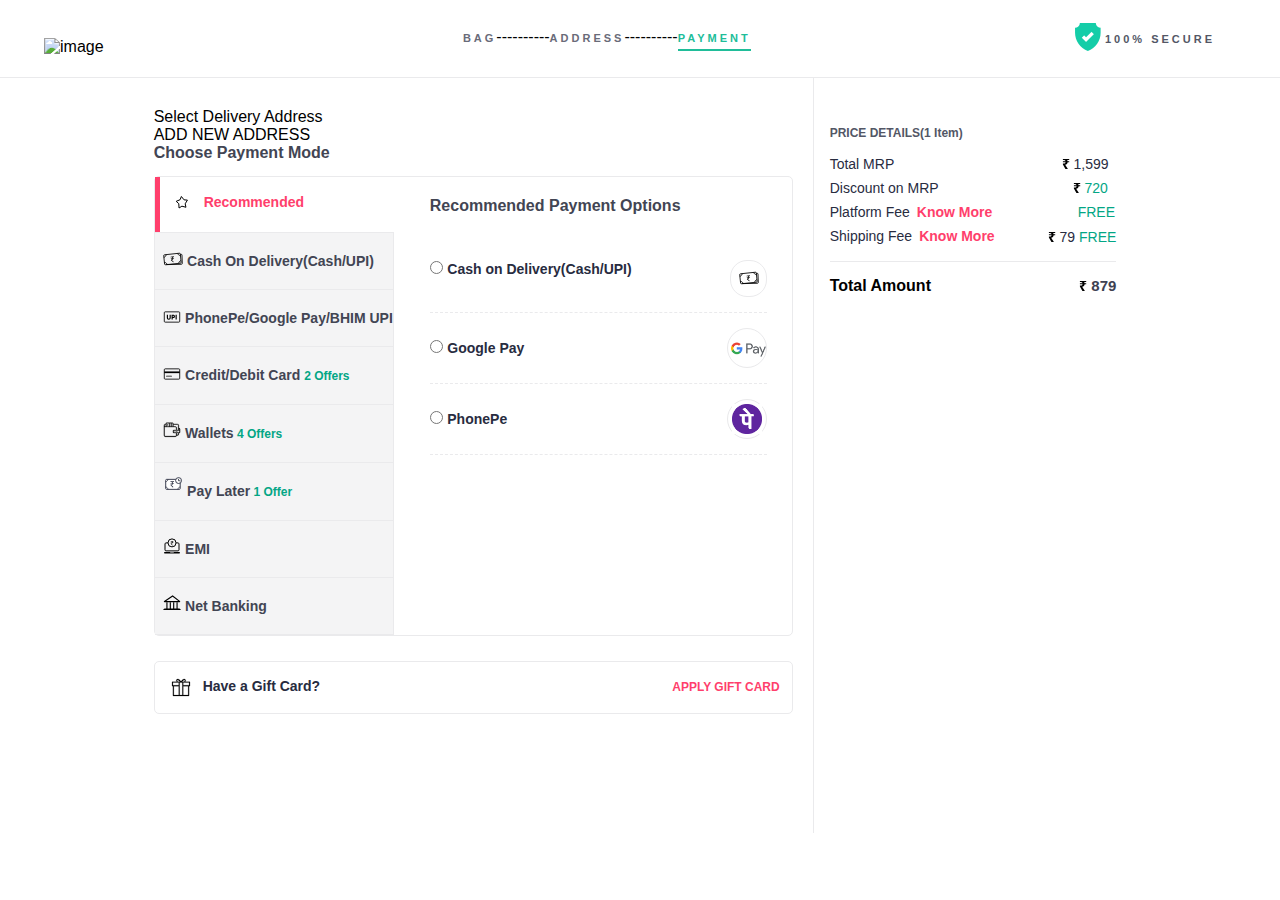
==== Address1.html @ a5236889 "commit" ====
<!DOCTYPE html>
<html lang="en">
   <head>
      <title>Myntra</title>
      <link rel="stylesheet" href="./styles/payment.css">
      <link rel="stylesheet" href="./styles/iconStyle.css">
   </head>
   <body>
      <!-- header begins -->
      <header class="navSection">
         <div class="headerLeft">
            <div class="navLogo">
               <img class="myntraLogo" src="./assets/myntraLogo.png" alt="image" width="65" height="40">
            </div>
         </div>
         <div class="headerMid">
            <div class="bag">BAG</div>
            <div>----------</div>
            <div class="address">ADDRESS</div>
            <div>----------</div>
            <div class="payment">PAYMENT</div>
         </div>
         <div class="headerRight">
            <div>
               <img src="./assets/sprite-secure.png" alt="image">
            </div>
            <div class="secure">100% SECURE</div>
         </div>
      </header>
      <!-- header ends -->
      <div class="cartDesc">
         <div class="descLeft">
	  <div class="descSubLeft">
           
            <div class="addrTitle">
             	<div class="selectAddr">
			Select Delivery Address
		</div>
		<div class="addAddr">
			ADD NEW ADDRESS
		</div>
            </div>
           <p class="choosePayMode">Choose Payment Mode</p>
            <div class="prodImgDesc">
	    
		<div class="leftSidebar">
			<div class="sidebarTitle">
				<div class="recStarIcon">
				<svg xmlns="http://www.w3.org/2000/svg" width="14" height="14" viewBox="0 0 14 14" prefix=""><path fill="none" fill-rule="nonzero" stroke="#000" d="M6.918 11.185L4.05 12.993l-.278-4.327-2.57-2.33L5.086 4.71 6.39 1.499l2.652 3.318 3.368.299-2.228 3.706.765 3.432-4.03-1.069z"></path></svg>
				<p class="recText">Recommended</p>
				</div>
			</div>
			<div class="sidebarList">
				<div class="paymentTypeA">
				<div class="cashdelBorder">
					<svg xmlns="http://www.w3.org/2000/svg" width="20" height="14" viewBox="0 0 24 16" prefix=""><g fill="none" fill-rule="evenodd" transform="rotate(-6 29.622 -5.581)"><path stroke="#000" d="M19.938 1.386l1.03.072a1 1 0 0 1 .928 1.067l-.697 9.976a1 1 0 0 1-1.068.927L1.988 11.946"></path><rect width="20" height="12" stroke="#000" rx="1"></rect><path fill="#000" fill-rule="nonzero" d="M10.622 10l.744-.36-2.27-2.38c.216-.039.427-.101.633-.188.206-.086.394-.199.563-.336.17-.138.317-.3.441-.488.125-.188.214-.4.267-.637h1v-.798h-.992a1.612 1.612 0 0 0-.067-.234 2.82 2.82 0 0 0-.24-.5 1.462 1.462 0 0 0-.146-.204H12V3H8.122v.875h.559c.218 0 .414.025.588.075.174.05.325.117.454.204a1.276 1.276 0 0 1 .508.659h-2.11v.798h2.09c-.07.173-.179.32-.324.442a1.96 1.96 0 0 1-.488.298 3.005 3.005 0 0 1-1.063.23L8 7.198 10.622 10z"></path><path stroke="#000" d="M3 0c-.167.833-.5 1.5-1 2s-1.167.833-2 1M3 12c-.167-.833-.5-1.5-1-2S.833 9.167 0 9M17 0c.167.833.5 1.5 1 2s1.167.833 2 1M17 12c.167-.833.5-1.5 1-2s1.167-.833 2-1"></path></g></svg>
					<span class="cashDel">Cash On Delivery(Cash/UPI)</span>
				</div>
				<div class="phonepeBorder">
					<svg xmlns="http://www.w3.org/2000/svg" width="18" height="12" viewBox="0 0 20 14" prefix=""><g fill="none" fill-rule="evenodd" transform="translate(1 1)"><rect width="18" height="12" stroke="#000" rx="1"></rect><path fill="#000" fill-rule="nonzero" d="M5.236 9.088c1.336 0 2.328-.744 2.328-2.28V3.48H6.188v3.344c0 .704-.312 1.112-.936 1.112-.616 0-.936-.416-.936-1.128V3.48H2.94v3.336c0 1.544.944 2.272 2.296 2.272zM9.876 9V7.168h.352c1.336 0 2.224-.64 2.224-1.888 0-1.2-.824-1.8-2.168-1.8H8.508V9h1.368zm.304-2.864h-.32V4.512h.344c.608 0 .92.264.92.792 0 .568-.336.832-.944.832zM14.524 9V3.48h-1.368V9h1.368z"></path></g></svg>
					<span class="cashDel">PhonePe/Google Pay/BHIM UPI</span>
					
				</div>
				<div class="debBorder">
					<svg xmlns="http://www.w3.org/2000/svg" width="18" height="12" viewBox="0 0 20 14" prefix=""><g fill="none" fill-rule="evenodd" transform="translate(1 1)"><rect width="18" height="12" stroke="#000" rx="1"></rect><path fill="#000" d="M0 3h18v2H0z"></path><rect width="7" height="1" x="2" y="8" fill="#000" rx=".5"></rect></g></svg>
					<span class="cashDel">Credit/Debit Card <span class="curOffer"> 2 Offers</span></span>
				</div>
				<div class="walletBorder">
					<svg xmlns="http://www.w3.org/2000/svg" width="18" height="16" viewBox="0 0 20 17" prefix=""><g fill="#000" fill-rule="nonzero"><path stroke="#000" stroke-width=".3" d="M17.594 6.297V3.484a1.76 1.76 0 0 0-1.758-1.757h-4.369l.008-.315a1 1 0 0 0-.987-1.025L5.218.32H4.165C3.582.32 3.11.793 3.11 1.375v.352h-.351A1.76 1.76 0 0 0 1 3.484v10.758C1 15.212 1.789 16 2.758 16h10.758a1.76 1.76 0 0 0 1.722-1.406h.598a1.76 1.76 0 0 0 1.758-1.758v-.914h.351c.582 0 1.055-.473 1.055-1.055V7.703c0-.775-.63-1.406-1.406-1.406zm.703 1.406a.703.703 0 0 1-.703.703V7c.387 0 .703.315.703.703zM15.836 2.43c.582 0 1.055.473 1.055 1.054v4.922h-1.618v-2.11a1.76 1.76 0 0 0-1.406-1.722L11.5 4.6l-.033-2.17h4.369zM9.437 4.54V1.022h1.055c.194 0 .352.158.352.352v3.164H9.438zm-2.109 0V1.022h1.406V4.54H7.328zM3.812 1.374c0-.194.158-.352.352-.352h2.461V4.54H3.812V1.375zM2.758 2.43h.351v2.11h-.276c-.581 0-1.13-.422-1.13-1.056 0-.581.473-1.054 1.055-1.054zm10.758 12.867H2.758a1.056 1.056 0 0 1-1.055-1.055V4.87c.314.234.71.373 1.13.373h10.683c.581 0 1.054.473 1.054 1.055v2.11h-2.46c-.582 0-1.055.472-1.055 1.054v1.406c0 .582.473 1.055 1.054 1.055h2.461v2.32c0 .582-.473 1.055-1.054 1.055zm3.375-2.461c0 .582-.473 1.055-1.055 1.055h-.563v-1.97h1.618v.915zm1.054-1.617H12.11a.352.352 0 0 1-.351-.352V9.461c0-.194.157-.352.351-.352h5.485c.25 0 .491-.065.703-.188v1.946a.352.352 0 0 1-.352.352z"></path><path d="M12.813 9.813a.352.352 0 1 0 0 .703.352.352 0 0 0 0-.704zM5.219 3.836a.352.352 0 0 0 .351-.352V2.078a.352.352 0 1 0-.703 0v1.406c0 .195.158.352.352.352zM15.836 9.813h-1.617a.352.352 0 1 0 0 .703h1.617a.352.352 0 1 0 0-.704z"></path></g></svg>
					<span class="cashDel">Wallets<span class="curOffer"> 4 Offers</span></span>
				</div>
				<div class="payLaterBorder">
					<svg width="20" height="25" viewBox="0 0 25 24" fill="none" xmlns="http://www.w3.org/2000/svg" color="#000" prefix=""><rect x="3.39819" y="6.83423" width="18.1018" height="12.4939" rx="1.125" fill="#fff" stroke="#282C3F" stroke-width="1.125"></rect><path d="M12.196 16.89l.85-.393-2.593-2.59c.247-.041.488-.11.723-.203.235-.095.45-.216.643-.367.194-.15.362-.326.504-.53.143-.204.244-.436.305-.694h1.142v-.868h-1.133a1.69 1.69 0 00-.076-.254 2.99 2.99 0 00-.274-.544 1.6 1.6 0 00-.168-.222h1.651v-.952H9.34v.952h.638c.25 0 .474.027.672.081.198.054.371.128.519.222a1.39 1.39 0 01.58.717H9.34v.868h2.386c-.08.189-.203.35-.37.482a2.26 2.26 0 01-.556.324 3.6 3.6 0 01-1.214.251l-.385.67 2.996 3.05z" fill="#282C3F"></path><path d="M3.25 9.834s1.25-.25 2-1 .999-2 .999-2M3.25 16.328s1.25.25 2 1 1 2 1 2M21.5 16.328s-1.25.25-2 1-1 2-1 2" stroke="#282C3F"></path><circle cx="19.454" cy="8.3247" r="3.67529" fill="#fff" stroke="#282C3F" stroke-width="1.125"></circle><path d="M19.368 6.725v1.851h2.014" stroke="#262A39" stroke-linecap="round" stroke-linejoin="round"></path></svg>
					<span class="cashDel">Pay Later<span class="curOffer"> 1 Offer</span></span>
				</div>
				<div class="emiBorder">
					<svg xmlns="http://www.w3.org/2000/svg" width="18" height="16" viewBox="0 0 18 18" prefix=""><g fill="none" fill-rule="evenodd" transform="translate(0 1)"><path stroke="#000" stroke-width="1.125" d="M13.52 4.5h2.23c.621 0 1.125.504 1.125 1.125v6.75c0 .621-.504 1.125-1.125 1.125H2.25a1.125 1.125 0 0 1-1.125-1.125v-6.75c0-.621.504-1.125 1.125-1.125h2.256"></path><path fill="#000" d="M.844 14.625H6.75c0 .31.252.563.563.563h3.375c.31 0 .562-.252.562-.563h5.906a.844.844 0 1 1 0 1.688H.844a.844.844 0 1 1 0-1.688z"></path><circle cx="9" cy="4.5" r="4.5" stroke="#000" stroke-width="1.125"></circle><path fill="#000" fill-rule="nonzero" d="M9.466 7.4l.558-.258-1.702-1.7c.162-.027.32-.072.475-.133.154-.062.295-.142.422-.24.127-.1.237-.215.33-.35.094-.133.161-.285.201-.454h.75v-.57h-.744a1.11 1.11 0 0 0-.05-.167 1.963 1.963 0 0 0-.18-.357 1.048 1.048 0 0 0-.11-.146H10.5V2.4H7.591v.625h.42c.163 0 .31.018.44.053.13.036.244.084.341.146a.94.94 0 0 1 .381.47H7.591v.57h1.567a.799.799 0 0 1-.243.317c-.11.087-.231.158-.366.213a2.362 2.362 0 0 1-.797.165l-.252.439L9.466 7.4z"></path></g></svg>
					<span class="cashDel">EMI</span>
				</div>
				<div class="netBorder">
					<svg xmlns="http://www.w3.org/2000/svg" width="18" height="16" viewBox="0 0 18 16" prefix=""><g fill="none" fill-rule="evenodd"><path stroke="#000" stroke-width="1.125" d="M1.498 6.625h15.048a.112.112 0 0 0 .069-.201L9.605 1 1.437 6.419a.112.112 0 0 0 .062.206z"></path><path fill="#000" d="M3.375 7.188H4.5v6.187H3.375V7.75zM6.75 7.188h1.125v6.187H6.75zM10.125 7.188h1.125v6.187h-1.125zM13.5 7.188h1.125v6.187H13.5zM1.727 13.375h14.546c.376 0 .727.188.936.501l.558.837a.225.225 0 0 1-.187.35H.42a.225.225 0 0 1-.187-.35l.558-.837c.209-.313.56-.501.936-.501z"></path></g></svg>
					<span class="cashDel">Net Banking</span>
				</div>
			</div>
			</div>
		</div>
		<div class="rightContent">
			<div class="contentTitle">
				<p class="recPayText">Recommended Payment Options</p>
			</div>
			<div class="contentList">
				<div class="paymentTypeB">
				<div class="cashDelIcon">
					<form>
						<input type="radio" name="payment">
						<label class="delOption">Cash on Delivery(Cash/UPI)</label>
					</form>
					<div class="cashOnDelIcon">
						<svg xmlns="http://www.w3.org/2000/svg" width="20" height="14" viewBox="0 0 24 16"><g fill="none" fill-rule="evenodd" transform="rotate(-6 29.622 -5.581)"><path stroke="#000" d="M19.938 1.386l1.03.072a1 1 0 0 1 .928 1.067l-.697 9.976a1 1 0 0 1-1.068.927L1.988 11.946"></path><rect width="20" height="12" stroke="#000" rx="1"></rect><path fill="#000" fill-rule="nonzero" d="M10.622 10l.744-.36-2.27-2.38c.216-.039.427-.101.633-.188.206-.086.394-.199.563-.336.17-.138.317-.3.441-.488.125-.188.214-.4.267-.637h1v-.798h-.992a1.612 1.612 0 0 0-.067-.234 2.82 2.82 0 0 0-.24-.5 1.462 1.462 0 0 0-.146-.204H12V3H8.122v.875h.559c.218 0 .414.025.588.075.174.05.325.117.454.204a1.276 1.276 0 0 1 .508.659h-2.11v.798h2.09c-.07.173-.179.32-.324.442a1.96 1.96 0 0 1-.488.298 3.005 3.005 0 0 1-1.063.23L8 7.198 10.622 10z"></path><path stroke="#000" d="M3 0c-.167.833-.5 1.5-1 2s-1.167.833-2 1M3 12c-.167-.833-.5-1.5-1-2S.833 9.167 0 9M17 0c.167.833.5 1.5 1 2s1.167.833 2 1M17 12c.167-.833.5-1.5 1-2s1.167-.833 2-1"></path></g></svg>	
					</div>
				</div>
				<div class="gpayIcon">
					<form>
						<input type="radio" name="payment">
						<label class="delOption">Google Pay</label>
					</form>
					<div class="gpay">
						<img src="./assets/Google_Pay_Logo.webp" alt="image">
					</div>
				</div>
				<div class="phonepeIcon">
					<form>
						<input type="radio" name="payment">
						<label class="delOption">PhonePe</label>
					</form>
					<div class="phonepe">
						<img src="./assets/phonepe_logo.png" alt="image">
					</div>
				</div>
				</div>
			</div>
		</div>		

	    </div>
            <div class="wishlistProd">
               <div class="addMoreIcon">
                  <svg xmlns="http://www.w3.org/2000/svg" width="20" height="19" viewBox="0 0 20 19" class="giftcard-base-giftIcon"><path fill-rule="evenodd" stroke="#000" stroke-width=".2" d="M18.1 7.26h-5.85V4.577h5.85v2.685zm-5.85 9.845h4.95v-8.95h-4.95v8.95zm-9.45 0h4.95v-8.95H2.8v8.95zM1.9 4.576h5.85v2.685H1.9V4.576zm4.295-2.073c-.01-.098 0-.264.193-.464.12-.089.25-.11.402-.11.653 0 1.565 1.081 2.25 1.752H6.886c-.263-.224-.656-.835-.691-1.178zm5.155 14.602h-2.7V4.576h2.7v12.53zm1.879-15.183c.152 0 .28.028.401.117.194.2.204.371.194.47-.036.358-.45.948-.693 1.172h-2.152c.685-.671 1.596-1.759 2.25-1.759zm5.323 1.76h-4.279c.218-.225.408-.71.446-1.087.031-.303-.026-.77-.475-1.213-.012-.012-.025-.03-.038-.04a1.552 1.552 0 0 0-.977-.34c-1.248 0-2.587 1.527-3.22 2.342C9.376 2.529 8.037 1 6.79 1a1.549 1.549 0 0 0-1.015.37c-.449.442-.506.922-.475 1.225.039.376.228.862.446 1.086H1.448c-.247 0-.448.15-.448.4v3.61c0 .25.2.465.448.465H1.9v9.37c0 .246.19.474.42.474h15.363c.23 0 .417-.228.417-.474v-9.37h.452A.46.46 0 0 0 19 7.692V4.08c0-.25-.2-.4-.448-.4z"></path></svg>
              
               <div class="fromWishlist">Have a Gift Card?</div>
		 </div>
               <div>
                  <span class="applyGift">APPLY GIFT CARD</span>
               </div>
            </div>
         </div>
	</div>
         <div class="descRight">
          
            <div class="bagRowB">
               <p class="itemPriceDet">PRICE DETAILS(1 Item)</p>
	       <div class="totMrpAmt">
               <div>
                  <p class="MrpDetails Mrp">Total MRP</p>
                  <p class="MrpDetails Mrp">Discount on MRP</p>
               
                  <p class="MrpDetails Mrp">Platform Fee<span class="knowMoree knowLink">Know More</span></p>
                  <p class="MrpDetails">Shipping Fee<span class="knowMoree knowLink">Know More</span></p>
                  
               </div>
               <div>
                  <p class="MrpDetails MrpDetailsNewA Mrp"><svg width="8" height="10" viewBox="0 0 8 10" class="itemComponents-base-rupeeBoldIcon"><path fill-rule="nonzero" d="M3.418 10 .898 5.604V4.568h.84c.336 0 .63-.047.882-.14.262-.103.476-.247.644-.434.178-.187.299-.41.364-.672H.898V2.286h2.716a1.694 1.694 0 0 0-.294-.644 1.289 1.289 0 0 0-.532-.434 1.678 1.678 0 0 0-.784-.168H.898V.004h6.314V1.04H5.014c.159.177.29.369.392.574.112.205.187.43.224.672h1.582v1.036H5.658c-.093.69-.36 1.232-.798 1.624-.438.383-1.003.644-1.694.784L5.91 10H3.418Z"></path></svg> 1,599</p>
                  <p class="priceRow priceRowNewA Mrp"><svg width="8" height="10" viewBox="0 0 8 10" class="itemComponents-base-rupeeBoldIcon"><path fill-rule="nonzero" d="M3.418 10 .898 5.604V4.568h.84c.336 0 .63-.047.882-.14.262-.103.476-.247.644-.434.178-.187.299-.41.364-.672H.898V2.286h2.716a1.694 1.694 0 0 0-.294-.644 1.289 1.289 0 0 0-.532-.434 1.678 1.678 0 0 0-.784-.168H.898V.004h6.314V1.04H5.014c.159.177.29.369.392.574.112.205.187.43.224.672h1.582v1.036H5.658c-.093.69-.36 1.232-.798 1.624-.438.383-1.003.644-1.694.784L5.91 10H3.418Z"></path></svg> 720</p>
                
                  <p class="priceRow priceRowNewB Mrp">FREE</p>
                  <p><span class="MrpDetails MrpDetailsNewB"><svg width="8" height="10" viewBox="0 0 8 10" class="itemComponents-base-rupeeBoldIcon"><path fill-rule="nonzero" d="M3.418 10 .898 5.604V4.568h.84c.336 0 .63-.047.882-.14.262-.103.476-.247.644-.434.178-.187.299-.41.364-.672H.898V2.286h2.716a1.694 1.694 0 0 0-.294-.644 1.289 1.289 0 0 0-.532-.434 1.678 1.678 0 0 0-.784-.168H.898V.004h6.314V1.04H5.014c.159.177.29.369.392.574.112.205.187.43.224.672h1.582v1.036H5.658c-.093.69-.36 1.232-.798 1.624-.438.383-1.003.644-1.694.784L5.91 10H3.418Z"></path></svg> 79 </span><span class="priceRow">FREE</span></p>
               </div>
		</div>
            </div>
		
            <div class="itemTotalRate">
               <div class="amtInRupee">
                  <p clas="totAmt">Total Amount</p>
                  <p class="amtValue"><svg width="8" height="10" viewBox="0 0 8 10" class="itemComponents-base-rupeeBoldIcon"><path fill-rule="nonzero" d="M3.418 10 .898 5.604V4.568h.84c.336 0 .63-.047.882-.14.262-.103.476-.247.644-.434.178-.187.299-.41.364-.672H.898V2.286h2.716a1.694 1.694 0 0 0-.294-.644 1.289 1.289 0 0 0-.532-.434 1.678 1.678 0 0 0-.784-.168H.898V.004h6.314V1.04H5.014c.159.177.29.369.392.574.112.205.187.43.224.672h1.582v1.036H5.658c-.093.69-.36 1.232-.798 1.624-.438.383-1.003.644-1.694.784L5.91 10H3.418Z"></path></svg> 879</p>
               </div>
               
            </div>
         </div>
      </div>
   </body>
</html>
---- styles/payment.css ----
* {
	padding: 0;
	margin: 0;
	font-family: Assistant, -apple-system, BlinkMacSystemFont, Segoe UI, Roboto, Helvetica, Arial, sans-serif;
}

.navSection {
	height: 77px;
	width: 100%;
	//position: fixed;
	z-index: 1;
	background-color: white;
	align-items: center;
	justify-content: space-between;
	gap: 10%;
	border-bottom: 1px solid #eaeaec;
}

.navLogo {
	margin-left: 1px;
	margin-top: 1px;
}

.navSection,
.headerRight,
.headerMid,
.cartDesc,
.delTimeCode,
.selectedQty,
.prodImgDesc,
.prodSizeDesc,
.prodQty,
.prodLeftCart,
.wishlistProd {
	display: flex;
}

.headerMid {
	align-items: baseline;
	line-height: 22px;
	    margin-left: 35px;
}

.navLogo {
	margin-top: 17px;
}

.headerLeft {
	margin-left: 43px;
	gap: 27px;
}

.headerRight {
	align-items: center;
	margin-right: 65px;
}

.headerRight img {
	width: 26px;
	height: 28px;
	margin-right: 4px;
}

.bag,
.address,
.payment {
	font-size: 11px;
	letter-spacing: 3px;
	font-weight: 600;
}

.payment {
	color: #20BD99;
	border-bottom: 2px solid #20BD99;
}

.address,
.bag,
.freeShipping {
	color: #696B79;
}

.secure {
	font-family: Assistant, Helvetica, Arial, sans-serif;
	letter-spacing: 3px;
	font-weight: 600;
	font-size: 11px;
	color: #535766;
}

.cartDesc {
	position: relative;
	//top: 78px;
	display: flex;
	//align-items: center;
	justify-content: center;
}

.delTimeCode,
.sizeQtyLeft {
	display: flex;
}
.delTimeCode{
	justify-content: space-between;
}
.delTimeCode,
.availOff,
.prodImgDesc {
	border: 1px solid #eaeaec;
	border-radius: 5px;
	padding: 16px;
	width: 532.39px;
}

.delPincode,
.showMore {
	color: #FF3E6C;
}

.delPincode {
	border: 1px solid #FF3E6C;
	padding: 6px;
}

.delTimeService,
.availTitle,
.prodName,
.prodCatDesc,
.prodSizeDesc,
.prodQty,
.curProdPrice,
.orgProdPrice,
.CurProdOff,
.fromWishlist,
.applyCoupons,
.donateText,
.rupees,
.knwMore,
.knowMoree,
.MrpDetails,
.priceRow,
.placeOrder,
.wishlistProd {
	font-size: 14px;
}

.delTimeService,
.availTitle,
.itemsSel,
.discountPercent,
.prodName,
.prodCatDesc,
.prodSizeDesc,
.prodQty,
.curProdPrice,
.prodLeftCart,
.fromWishlist,
.applyCoupons,
.donateText,
.rupees,
.MrpDetails,
.retDays,
.wishlistProd {
	color: #282C3F;
}

.delTimeService,
.availTitle,
.itemsSel,
.prodLeftCart,
.applyCoupons,
.support,
.donateText,
.rupees,
.knwMore,
.itemPriceDet,
.wishlistProd {
	font-weight: 700;
}

.itemsSel {
	font-size: 16px;
}

.itemRemove,
.itemWishlist,
.coupon,
.support,
.itemPriceDet {
	color: #535766;
}

.itemRemove,
.itemWishlist,
.soldByDesc,
.prodLeftCart,
.coupon,
.apply,
.support,
.itemPriceDet,
.freeShipping {
	font-size: 12px;
}

.discountPercent {
	font-size: 13px;
}

.selectedQty,
.sizeQtyLeft {
	align-items: center;
}

.imgCheckbox {
	background-image: url("../assets/52a062ab-a40c-40eb-a695-e5a367fc17921663910675334PantaloonsBabyBoysNavyBlueQuiltedJacket1.webp");
	background-size: 100%;
	width: 110px;
    height: 150px;
	margin-top:7px;
}

.soldByDesc,
.orgProdPrice {
	color: #94969F;
}

.prodLeftCart {
	color: #FF5722;
}

.CurProdOff {
	color: #F16565;
}

.prodSizeDesc,
.prodQty,
.wishlistProd {
	border: 1px solid #eaeaec;
	border-radius: 5px;
}


.prodSizeDesc,
.prodQty,
.prodLeftCart {
	align-items: center;
	justify-content: space-between;
}

.orgProdPrice {
	text-decoration: line-through;
}

.apply,
.knowMoree {
	color: #FF3F6C;
}

.knwMore {
	color: #FF3FC;
}

.priceRow {
	color: #03A685;
}

.totAmt,
.amtValue {
	color: #3E4152;
	font-size: 15px;
}

.placeOrder {
	color: #FFFFFF;
}
.descLeft, .selectedQty{
	margin-bottom: 40px;
}
.selectedQty{
	box-sizing: border-box;
    	margin-left: 18px;	
	display: flex;
    align-items: center;
    justify-content: space-between;
}
.reMove{
	display: flex;
    align-items: center;
}
.delTimeCode{
	margin-bottom: 10px;
}
.availOff{
	margin-bottom: 25px;
	line-height: 25px;
}
.availOffHead{
	display: flex;
    align-items: center;
    gap: 14px;	
}
.discountPercent {
    margin-left: 12px;
}
.showMore {
    margin-left: 12px;
	font-weight:700;
} 
.showIcon{
	display:flex;
	align-items:center;
}
.showIcon svg{
	fill: #FF3E6C;
    margin-left: 4px;
    width: 5px;
}
.itemRemove{
	border-right: 1px solid #d1d1d9;;
    height: 29px;
    display: flex;
    align-items: center;
}
.itemWishlist{
	margin-right: 12px;
    margin-left: 20px;
	color:#535766;
	font-weight:700;
}
.reMoveText{
	margin-right: 20px;
	color:#535766;
	font-weight:700;
}
.imgCheckbox input{
	margin-left: 5px;
    margin-top: 5px;
}
.prodImgDescDetails{
	display: flex;

}
.prodImgDesc{
	padding:0px;
	display: flex;
	margin-bottom: 25px;
	
}
.prodDescDetails{
	margin-left: 12px;
}
.prodName, .prodSizeVal, .prodQtyVal{
	font-weight:700;
}
.sizeQtyLeft{
	padding:8px 0px;
	gap: 9px;
}
.prodSizeVal, .prodQtyVal{
	padding-left:5px;

}
.prodSizeDesc, .prodQty{
	background: #f5f5f6;
	border-radius: 2px;
}
.downArrowIcon{
	font-size:15px;
}
.prodLeftCart{
	border-radius: 2px;
	padding:2px;
	border: 1px solid #FF5722;;
}
.CurRupee{
	display:flex;
	align-items:center;
}
.ProdFinalRate{
	display:flex;
	gap:10px;
}
.orgProdPrice {
	display: flex;
    align-items: center;
	
}
.curProdPrice{
	font-weight:700;
}
.retDays{
	font-weight: 700;
	font-size:12px;
	margin-left: 6px;
}
.retAvailText{
	font-size:12px;
}
.prodReturnDesc{
	display: flex;
    align-items: center;
	margin-top: 10px;
}
.wishlistProd{
	padding: 16px 12px 16px 16px;
	display: flex;
    justify-content: space-between;
}
.addMoreIcon{
	display: flex;
	gap:12px;
}
.descSubLeft{
	position: relative;
    top: 30px;
	margin-left: 60px;
	margin-right: 20px;
}
.descLeft{
	border-right:1px solid #eaeaec;
	height: 755px;

}
.coupon{
	font-weight: 700;
	margin-bottom: 16px;
}
.couponIcon{
	display:flex;
	gap:15px;
}
.coupons{
	display: flex;
    align-items: center;
    //justify-content: space-between;
	border-bottom: 1px solid #eaeaec;
    padding-bottom: 13px;
	gap:136px;
}
.donate, .donateAmount{
	display: flex;
    align-items: center;
}
.descRight{
	padding: 24px 0px 0px 16px;
	    margin-right: 70px;
}
.apply{
	border: 1px solid;
    padding: 4px 16px;
}
.support{
	font-size:11px;
	margin: 12px 0px 24px;
}
.rupees{
	border: 1px solid #eaeaec;
    padding: 6px 15px;
	border-radius:20px;
}
 .donateAmount{
	gap:12px;
}
//.rupees svg{
	fill:#ff3f6c;
}
.donate{
	gap:20px;
	margin-bottom: 20px;
}
.knwMore{
	color:#ff3f6c;
	border-bottom: 1px solid #eaeaec;
    padding-bottom: 25px;
}
.itemPriceDet{
	font-weight:700;
	margin: 24px 0px 16px;
}
.totMrpAmt{
	display: flex;
    justify-content: space-between;
}
.amtInRupee{
	display:flex;
	justify-content: space-between;
}
.amtInRupee p{
	font-weight:700;
}
.descSubLeft{
	margin-right:20px;
}
.MrpDetailsNewA{
	margin-left:67px;	
}
.MrpDetailsNewB{
	margin-left:53px;
}
.priceRowNewA{
	margin-left:78px;
}
.priceRowNewB{
	margin-left:83px;	
}
.applyCoup{
	margin-left:24px;
}
.knowLink{
	margin-left:7px;
	font-weight:700;
}
.knwMore{
	color:#ff3f6c;
	margin-top: 15px;
    border-bottom: 1px solid #eaeaec;
    padding-bottom: 25px;
}
.Mrp{
	margin-bottom: 8px;
}
.amtInRupee{
	margin-top: 15px;
    margin-bottom: 15px;
}
.placeOrder{
	border: 1px solid #ff3f6c;
    color: #ffffff;
    background-color: #ff3f6c;
    font-weight: 700;
    padding: 10px 16px;
    display: flex;
    justify-content: center;
}
.xIcon svg{
	width:14px;
	height:14px;
}
.totMrpAmt{
	border-bottom: 1px solid #eaeaec;
    padding-bottom: 15px;
}
.paymentMode, .cashDelIcon, .recStarIcon{
	display:flex;
}
.bankOffer, .instantDis, .choosePayMode, .recPayText, .cashDel, .giftText{
	color:#424553;
}
.instantDis{
	font-size:13px;	
}
.choosePayMode, .recPayText{
	font-size:16px;
}
.choosePayMode,.recPayText,.recText,.cashDel,.delOption{
	font-weight:700;
}
.recText{
	color:#ff3f6c;	
}
.recText,.cashDel,.delOption{
	font-size:14px;	
}
.curOffer{
	color:#03a685;
}
.curOffer{
	font-size:12px;	
}
.delOption{
	color:#282c3f;
}
.cashOnDelIcon{
	border: 1px solid #eaeaec;
    border-radius: 17px;
    width: 35px;
    height: 35px;
}
.cashOnDelIcon svg{
	padding-left: 8px;
    padding-top: 10px;
}
.cashDelIcon{
	gap: 98px;
}
.paymentMode{
	gap:20px;
}
.recStarIcon{
	align-items:center;
}
.sidebarTitle{
	border-left: 5px solid #ff3f6c;
}
.paymentTypeA{
	background-color:#f4f4f5;
	line-height: 55px;
}
.cashdelBorder{
	border-top: 1px solid #eaeaec;
}
.cashdelBorder, .phonepeBorder, .debBorder, .walletBorder, .payLaterBorder, .emiBorder, .netBorder{
	border-bottom: 1px solid #eaeaec;
	border-right: 1px solid #eaeaec;
}
.cashdelBorder, .phonepeBorder, .debBorder, .walletBorder, .payLaterBorder, .emiBorder, .netBorder{
	padding:0px 0px 0px 8px;
}
.gpayIcon img{
	width:35px;
	height:35px;
}
.phonepeIcon img{
	width:30px;
	height:30px;
}
.gpayIcon,.phonepeIcon{
	display: flex;
    align-items: center;
	justify-content: space-between;
}
.gpay, .phonepe{
	border: 1px solid #e9e9eb;
    border-radius: 20px;
    width: 40px;
    height: 40px;
	box-sizing: border-box;
}
.gpay{
    padding-left: 3px;
    padding-top: 3px;
}
.phonepe{
    padding-left: 4px;
    padding-top: 4px;
}
.availOff{
	padding-top: 16px;
    padding-bottom: 12px;
    padding-right: 83px;
}
.prodImgDesc{
	gap: 36px;
    width: 637px;
}
.recStarIcon{
	padding-left: 15px;
    padding-bottom: 22px;
    padding-top: 17px;
    gap: 15px;
}
.recPayText{
	padding-top:20px;
}
.contentList{
	margin-top: 45px;
}
.cashDelIcon, .gpayIcon, .phonepeIcon{
	border-bottom: 1px dashed #eaeaec;
	padding-bottom: 15px;
}
.gpayIcon, .phonepeIcon{
	padding-top: 15px;
}
.applyGift{
	color: #ff3f6c;
	font-weight: 700;
    font-size: 12px;
}
.choosePayMode{
	margin-bottom: 14px;
}
---- styles/iconStyle.css ----
/* fallback */
@font-face {
  font-family: 'Material Symbols Outlined';
  font-style: normal;
  font-weight: 400;
  src: url(https://fonts.gstatic.com/s/materialsymbolsoutlined/v161/kJF1BvYX7BgnkSrUwT8OhrdQw4oELdPIeeII9v6oDMzByHX9rA6RzaxHMPdY43zj-jCxv3fzvRNU22ZXGJpEpjC_1v-p_4MrImHCIJIZrDCvHOej.woff2) format('woff2');
}

.material-symbols-outlined {
  font-family: 'Material Symbols Outlined';
  font-weight: normal;
  font-style: normal;
  //font-size: 24px;
  line-height: 1;
  letter-spacing: normal;
  text-transform: none;
  display: inline-block;
  white-space: nowrap;
  word-wrap: normal;
  direction: ltr;
  -webkit-font-feature-settings: 'liga';
  -webkit-font-smoothing: antialiased;
}
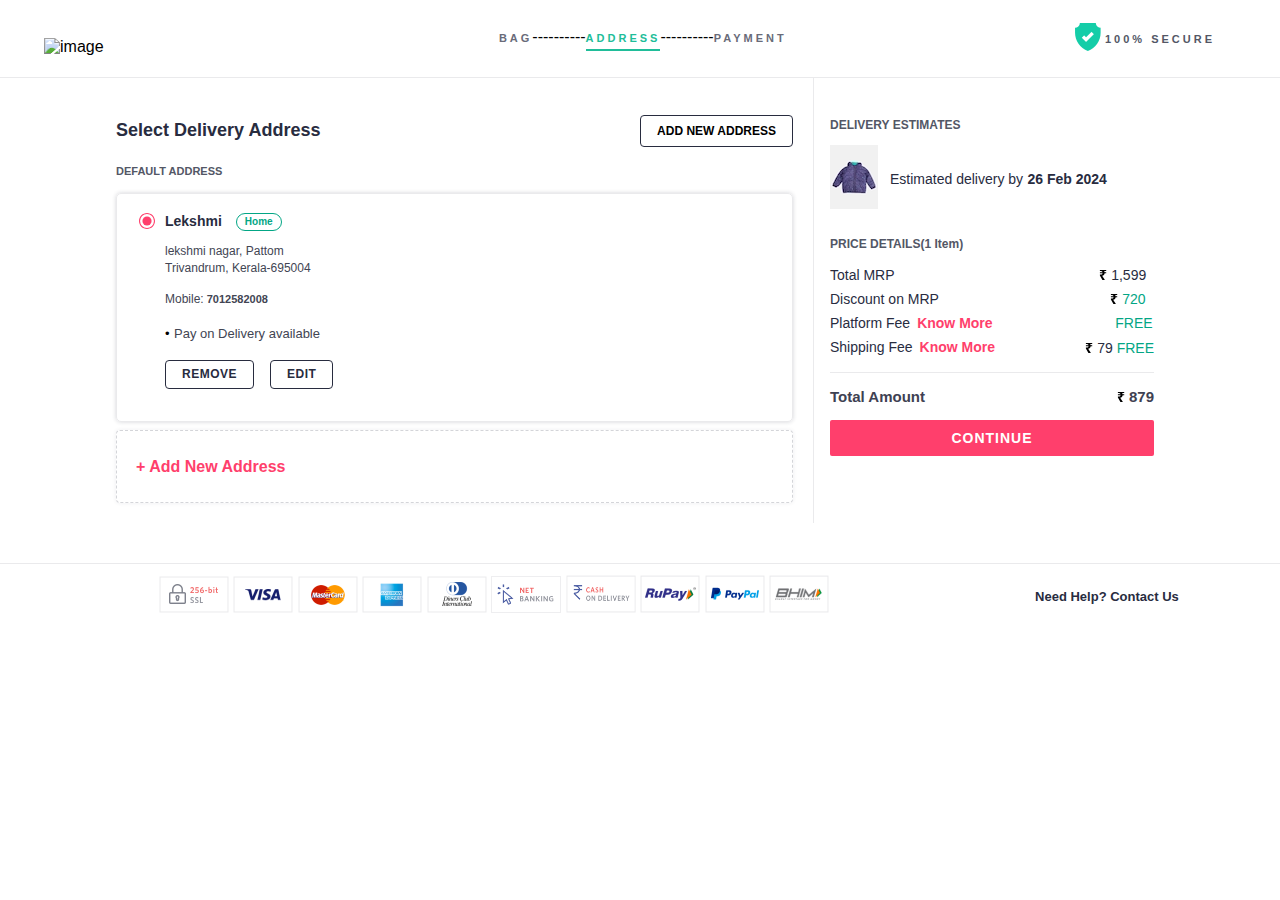
==== commit 821f778c: "committ" ====
--- a/Address1.html
+++ b/Address1.html
@@ -2,8 +2,9 @@
 <html lang="en">
    <head>
       <title>Myntra</title>
-      <link rel="stylesheet" href="./styles/payment.css">
+      <link rel="stylesheet" href="./styles/address1.css">
       <link rel="stylesheet" href="./styles/iconStyle.css">
+      <link rel="stylesheet" href="./styles/addr.css">
    </head>
    <body>
       <!-- header begins -->
@@ -30,141 +31,128 @@
       <!-- header ends -->
       <div class="cartDesc">
          <div class="descLeft">
-	  <div class="descSubLeft">
-           
-            <div class="addrTitle">
-             	<div class="selectAddr">
-			Select Delivery Address
-		</div>
-		<div class="addAddr">
-			ADD NEW ADDRESS
-		</div>
-            </div>
-           <p class="choosePayMode">Choose Payment Mode</p>
-            <div class="prodImgDesc">
-	    
-		<div class="leftSidebar">
-			<div class="sidebarTitle">
-				<div class="recStarIcon">
-				<svg xmlns="http://www.w3.org/2000/svg" width="14" height="14" viewBox="0 0 14 14" prefix=""><path fill="none" fill-rule="nonzero" stroke="#000" d="M6.918 11.185L4.05 12.993l-.278-4.327-2.57-2.33L5.086 4.71 6.39 1.499l2.652 3.318 3.368.299-2.228 3.706.765 3.432-4.03-1.069z"></path></svg>
-				<p class="recText">Recommended</p>
-				</div>
-			</div>
-			<div class="sidebarList">
-				<div class="paymentTypeA">
-				<div class="cashdelBorder">
-					<svg xmlns="http://www.w3.org/2000/svg" width="20" height="14" viewBox="0 0 24 16" prefix=""><g fill="none" fill-rule="evenodd" transform="rotate(-6 29.622 -5.581)"><path stroke="#000" d="M19.938 1.386l1.03.072a1 1 0 0 1 .928 1.067l-.697 9.976a1 1 0 0 1-1.068.927L1.988 11.946"></path><rect width="20" height="12" stroke="#000" rx="1"></rect><path fill="#000" fill-rule="nonzero" d="M10.622 10l.744-.36-2.27-2.38c.216-.039.427-.101.633-.188.206-.086.394-.199.563-.336.17-.138.317-.3.441-.488.125-.188.214-.4.267-.637h1v-.798h-.992a1.612 1.612 0 0 0-.067-.234 2.82 2.82 0 0 0-.24-.5 1.462 1.462 0 0 0-.146-.204H12V3H8.122v.875h.559c.218 0 .414.025.588.075.174.05.325.117.454.204a1.276 1.276 0 0 1 .508.659h-2.11v.798h2.09c-.07.173-.179.32-.324.442a1.96 1.96 0 0 1-.488.298 3.005 3.005 0 0 1-1.063.23L8 7.198 10.622 10z"></path><path stroke="#000" d="M3 0c-.167.833-.5 1.5-1 2s-1.167.833-2 1M3 12c-.167-.833-.5-1.5-1-2S.833 9.167 0 9M17 0c.167.833.5 1.5 1 2s1.167.833 2 1M17 12c.167-.833.5-1.5 1-2s1.167-.833 2-1"></path></g></svg>
-					<span class="cashDel">Cash On Delivery(Cash/UPI)</span>
-				</div>
-				<div class="phonepeBorder">
-					<svg xmlns="http://www.w3.org/2000/svg" width="18" height="12" viewBox="0 0 20 14" prefix=""><g fill="none" fill-rule="evenodd" transform="translate(1 1)"><rect width="18" height="12" stroke="#000" rx="1"></rect><path fill="#000" fill-rule="nonzero" d="M5.236 9.088c1.336 0 2.328-.744 2.328-2.28V3.48H6.188v3.344c0 .704-.312 1.112-.936 1.112-.616 0-.936-.416-.936-1.128V3.48H2.94v3.336c0 1.544.944 2.272 2.296 2.272zM9.876 9V7.168h.352c1.336 0 2.224-.64 2.224-1.888 0-1.2-.824-1.8-2.168-1.8H8.508V9h1.368zm.304-2.864h-.32V4.512h.344c.608 0 .92.264.92.792 0 .568-.336.832-.944.832zM14.524 9V3.48h-1.368V9h1.368z"></path></g></svg>
-					<span class="cashDel">PhonePe/Google Pay/BHIM UPI</span>
-					
-				</div>
-				<div class="debBorder">
-					<svg xmlns="http://www.w3.org/2000/svg" width="18" height="12" viewBox="0 0 20 14" prefix=""><g fill="none" fill-rule="evenodd" transform="translate(1 1)"><rect width="18" height="12" stroke="#000" rx="1"></rect><path fill="#000" d="M0 3h18v2H0z"></path><rect width="7" height="1" x="2" y="8" fill="#000" rx=".5"></rect></g></svg>
-					<span class="cashDel">Credit/Debit Card <span class="curOffer"> 2 Offers</span></span>
-				</div>
-				<div class="walletBorder">
-					<svg xmlns="http://www.w3.org/2000/svg" width="18" height="16" viewBox="0 0 20 17" prefix=""><g fill="#000" fill-rule="nonzero"><path stroke="#000" stroke-width=".3" d="M17.594 6.297V3.484a1.76 1.76 0 0 0-1.758-1.757h-4.369l.008-.315a1 1 0 0 0-.987-1.025L5.218.32H4.165C3.582.32 3.11.793 3.11 1.375v.352h-.351A1.76 1.76 0 0 0 1 3.484v10.758C1 15.212 1.789 16 2.758 16h10.758a1.76 1.76 0 0 0 1.722-1.406h.598a1.76 1.76 0 0 0 1.758-1.758v-.914h.351c.582 0 1.055-.473 1.055-1.055V7.703c0-.775-.63-1.406-1.406-1.406zm.703 1.406a.703.703 0 0 1-.703.703V7c.387 0 .703.315.703.703zM15.836 2.43c.582 0 1.055.473 1.055 1.054v4.922h-1.618v-2.11a1.76 1.76 0 0 0-1.406-1.722L11.5 4.6l-.033-2.17h4.369zM9.437 4.54V1.022h1.055c.194 0 .352.158.352.352v3.164H9.438zm-2.109 0V1.022h1.406V4.54H7.328zM3.812 1.374c0-.194.158-.352.352-.352h2.461V4.54H3.812V1.375zM2.758 2.43h.351v2.11h-.276c-.581 0-1.13-.422-1.13-1.056 0-.581.473-1.054 1.055-1.054zm10.758 12.867H2.758a1.056 1.056 0 0 1-1.055-1.055V4.87c.314.234.71.373 1.13.373h10.683c.581 0 1.054.473 1.054 1.055v2.11h-2.46c-.582 0-1.055.472-1.055 1.054v1.406c0 .582.473 1.055 1.054 1.055h2.461v2.32c0 .582-.473 1.055-1.054 1.055zm3.375-2.461c0 .582-.473 1.055-1.055 1.055h-.563v-1.97h1.618v.915zm1.054-1.617H12.11a.352.352 0 0 1-.351-.352V9.461c0-.194.157-.352.351-.352h5.485c.25 0 .491-.065.703-.188v1.946a.352.352 0 0 1-.352.352z"></path><path d="M12.813 9.813a.352.352 0 1 0 0 .703.352.352 0 0 0 0-.704zM5.219 3.836a.352.352 0 0 0 .351-.352V2.078a.352.352 0 1 0-.703 0v1.406c0 .195.158.352.352.352zM15.836 9.813h-1.617a.352.352 0 1 0 0 .703h1.617a.352.352 0 1 0 0-.704z"></path></g></svg>
-					<span class="cashDel">Wallets<span class="curOffer"> 4 Offers</span></span>
-				</div>
-				<div class="payLaterBorder">
-					<svg width="20" height="25" viewBox="0 0 25 24" fill="none" xmlns="http://www.w3.org/2000/svg" color="#000" prefix=""><rect x="3.39819" y="6.83423" width="18.1018" height="12.4939" rx="1.125" fill="#fff" stroke="#282C3F" stroke-width="1.125"></rect><path d="M12.196 16.89l.85-.393-2.593-2.59c.247-.041.488-.11.723-.203.235-.095.45-.216.643-.367.194-.15.362-.326.504-.53.143-.204.244-.436.305-.694h1.142v-.868h-1.133a1.69 1.69 0 00-.076-.254 2.99 2.99 0 00-.274-.544 1.6 1.6 0 00-.168-.222h1.651v-.952H9.34v.952h.638c.25 0 .474.027.672.081.198.054.371.128.519.222a1.39 1.39 0 01.58.717H9.34v.868h2.386c-.08.189-.203.35-.37.482a2.26 2.26 0 01-.556.324 3.6 3.6 0 01-1.214.251l-.385.67 2.996 3.05z" fill="#282C3F"></path><path d="M3.25 9.834s1.25-.25 2-1 .999-2 .999-2M3.25 16.328s1.25.25 2 1 1 2 1 2M21.5 16.328s-1.25.25-2 1-1 2-1 2" stroke="#282C3F"></path><circle cx="19.454" cy="8.3247" r="3.67529" fill="#fff" stroke="#282C3F" stroke-width="1.125"></circle><path d="M19.368 6.725v1.851h2.014" stroke="#262A39" stroke-linecap="round" stroke-linejoin="round"></path></svg>
-					<span class="cashDel">Pay Later<span class="curOffer"> 1 Offer</span></span>
-				</div>
-				<div class="emiBorder">
-					<svg xmlns="http://www.w3.org/2000/svg" width="18" height="16" viewBox="0 0 18 18" prefix=""><g fill="none" fill-rule="evenodd" transform="translate(0 1)"><path stroke="#000" stroke-width="1.125" d="M13.52 4.5h2.23c.621 0 1.125.504 1.125 1.125v6.75c0 .621-.504 1.125-1.125 1.125H2.25a1.125 1.125 0 0 1-1.125-1.125v-6.75c0-.621.504-1.125 1.125-1.125h2.256"></path><path fill="#000" d="M.844 14.625H6.75c0 .31.252.563.563.563h3.375c.31 0 .562-.252.562-.563h5.906a.844.844 0 1 1 0 1.688H.844a.844.844 0 1 1 0-1.688z"></path><circle cx="9" cy="4.5" r="4.5" stroke="#000" stroke-width="1.125"></circle><path fill="#000" fill-rule="nonzero" d="M9.466 7.4l.558-.258-1.702-1.7c.162-.027.32-.072.475-.133.154-.062.295-.142.422-.24.127-.1.237-.215.33-.35.094-.133.161-.285.201-.454h.75v-.57h-.744a1.11 1.11 0 0 0-.05-.167 1.963 1.963 0 0 0-.18-.357 1.048 1.048 0 0 0-.11-.146H10.5V2.4H7.591v.625h.42c.163 0 .31.018.44.053.13.036.244.084.341.146a.94.94 0 0 1 .381.47H7.591v.57h1.567a.799.799 0 0 1-.243.317c-.11.087-.231.158-.366.213a2.362 2.362 0 0 1-.797.165l-.252.439L9.466 7.4z"></path></g></svg>
-					<span class="cashDel">EMI</span>
-				</div>
-				<div class="netBorder">
-					<svg xmlns="http://www.w3.org/2000/svg" width="18" height="16" viewBox="0 0 18 16" prefix=""><g fill="none" fill-rule="evenodd"><path stroke="#000" stroke-width="1.125" d="M1.498 6.625h15.048a.112.112 0 0 0 .069-.201L9.605 1 1.437 6.419a.112.112 0 0 0 .062.206z"></path><path fill="#000" d="M3.375 7.188H4.5v6.187H3.375V7.75zM6.75 7.188h1.125v6.187H6.75zM10.125 7.188h1.125v6.187h-1.125zM13.5 7.188h1.125v6.187H13.5zM1.727 13.375h14.546c.376 0 .727.188.936.501l.558.837a.225.225 0 0 1-.187.35H.42a.225.225 0 0 1-.187-.35l.558-.837c.209-.313.56-.501.936-.501z"></path></g></svg>
-					<span class="cashDel">Net Banking</span>
-				</div>
-			</div>
-			</div>
-		</div>
-		<div class="rightContent">
-			<div class="contentTitle">
-				<p class="recPayText">Recommended Payment Options</p>
-			</div>
-			<div class="contentList">
-				<div class="paymentTypeB">
-				<div class="cashDelIcon">
-					<form>
-						<input type="radio" name="payment">
-						<label class="delOption">Cash on Delivery(Cash/UPI)</label>
-					</form>
-					<div class="cashOnDelIcon">
-						<svg xmlns="http://www.w3.org/2000/svg" width="20" height="14" viewBox="0 0 24 16"><g fill="none" fill-rule="evenodd" transform="rotate(-6 29.622 -5.581)"><path stroke="#000" d="M19.938 1.386l1.03.072a1 1 0 0 1 .928 1.067l-.697 9.976a1 1 0 0 1-1.068.927L1.988 11.946"></path><rect width="20" height="12" stroke="#000" rx="1"></rect><path fill="#000" fill-rule="nonzero" d="M10.622 10l.744-.36-2.27-2.38c.216-.039.427-.101.633-.188.206-.086.394-.199.563-.336.17-.138.317-.3.441-.488.125-.188.214-.4.267-.637h1v-.798h-.992a1.612 1.612 0 0 0-.067-.234 2.82 2.82 0 0 0-.24-.5 1.462 1.462 0 0 0-.146-.204H12V3H8.122v.875h.559c.218 0 .414.025.588.075.174.05.325.117.454.204a1.276 1.276 0 0 1 .508.659h-2.11v.798h2.09c-.07.173-.179.32-.324.442a1.96 1.96 0 0 1-.488.298 3.005 3.005 0 0 1-1.063.23L8 7.198 10.622 10z"></path><path stroke="#000" d="M3 0c-.167.833-.5 1.5-1 2s-1.167.833-2 1M3 12c-.167-.833-.5-1.5-1-2S.833 9.167 0 9M17 0c.167.833.5 1.5 1 2s1.167.833 2 1M17 12c.167-.833.5-1.5 1-2s1.167-.833 2-1"></path></g></svg>	
-					</div>
-				</div>
-				<div class="gpayIcon">
-					<form>
-						<input type="radio" name="payment">
-						<label class="delOption">Google Pay</label>
-					</form>
-					<div class="gpay">
-						<img src="./assets/Google_Pay_Logo.webp" alt="image">
-					</div>
-				</div>
-				<div class="phonepeIcon">
-					<form>
-						<input type="radio" name="payment">
-						<label class="delOption">PhonePe</label>
-					</form>
-					<div class="phonepe">
-						<img src="./assets/phonepe_logo.png" alt="image">
-					</div>
-				</div>
-				</div>
-			</div>
-		</div>		
-
-	    </div>
-            <div class="wishlistProd">
-               <div class="addMoreIcon">
-                  <svg xmlns="http://www.w3.org/2000/svg" width="20" height="19" viewBox="0 0 20 19" class="giftcard-base-giftIcon"><path fill-rule="evenodd" stroke="#000" stroke-width=".2" d="M18.1 7.26h-5.85V4.577h5.85v2.685zm-5.85 9.845h4.95v-8.95h-4.95v8.95zm-9.45 0h4.95v-8.95H2.8v8.95zM1.9 4.576h5.85v2.685H1.9V4.576zm4.295-2.073c-.01-.098 0-.264.193-.464.12-.089.25-.11.402-.11.653 0 1.565 1.081 2.25 1.752H6.886c-.263-.224-.656-.835-.691-1.178zm5.155 14.602h-2.7V4.576h2.7v12.53zm1.879-15.183c.152 0 .28.028.401.117.194.2.204.371.194.47-.036.358-.45.948-.693 1.172h-2.152c.685-.671 1.596-1.759 2.25-1.759zm5.323 1.76h-4.279c.218-.225.408-.71.446-1.087.031-.303-.026-.77-.475-1.213-.012-.012-.025-.03-.038-.04a1.552 1.552 0 0 0-.977-.34c-1.248 0-2.587 1.527-3.22 2.342C9.376 2.529 8.037 1 6.79 1a1.549 1.549 0 0 0-1.015.37c-.449.442-.506.922-.475 1.225.039.376.228.862.446 1.086H1.448c-.247 0-.448.15-.448.4v3.61c0 .25.2.465.448.465H1.9v9.37c0 .246.19.474.42.474h15.363c.23 0 .417-.228.417-.474v-9.37h.452A.46.46 0 0 0 19 7.692V4.08c0-.25-.2-.4-.448-.4z"></path></svg>
-              
-               <div class="fromWishlist">Have a Gift Card?</div>
-		 </div>
-               <div>
-                  <span class="applyGift">APPLY GIFT CARD</span>
+            <div class="descSubLeft">
+               <div class="addrTitle">
+                  <div class="selectAddr">
+                     Select Delivery Address
+                  </div>
+                  <div class="addAddr">
+                     ADD NEW ADDRESS
+                  </div>
+               </div>
+               <p class="defaultAddr">DEFAULT ADDRESS</p>
+               <div class="prodImgDesc">
+                  <div class="radioBtnIcon">
+                     <svg xmlns="http://www.w3.org/2000/svg" width="16" height="16" viewBox="0 0 16 16" class="addressBlocks-base-radioIcon">
+                        <g fill-rule="evenodd">
+                           <path d="M8 14.933A6.941 6.941 0 0 1 1.067 8 6.941 6.941 0 0 1 8 1.067 6.941 6.941 0 0 1 14.933 8 6.941 6.941 0 0 1 8 14.933M8 0C3.589 0 0 3.589 0 8s3.589 8 8 8 8-3.589 8-8-3.589-8-8-8"></path>
+                           <path d="M8 3.429a4.571 4.571 0 1 0 0 9.143 4.571 4.571 0 0 0 0-9.143"></path>
+                        </g>
+                     </svg>
+                  </div>
+                  <div class="addrFullDesc">
+                     <div class="fullAddr">
+                        <div class="myName">Lekshmi</div>
+                        <div class="goHome">Home</div>
+                     </div>
+                     <div class="myAddr">
+                        <span>lekshmi nagar, Pattom</span>
+                        <span>Trivandrum, Kerala-695004</span>
+                     </div>
+                     <div class="myPhno">
+                        <span class="mobNoText">Mobile:</span><span class="mobNoNum"> 7012582008</span>
+                     </div>
+                     <div>
+                        <span class="addrDot">•</span>
+                        <span class="myDelAddr">Pay on Delivery available</span>
+                     </div>
+                     <div class="editRemAddr">
+                        <div class="removeMyAddr">Remove</div>
+                        <div class="editMyAddr">Edit</div>
+                     </div>
+                  </div>
+               </div>
+               <div class="wishlistProd">
+                  <div class="addNewAddr">+ Add New Address</div>
                </div>
             </div>
          </div>
-	</div>
          <div class="descRight">
-          
             <div class="bagRowB">
+               <div>
+                  <div class="delEstimate">DELIVERY ESTIMATES</div>
+                  <div class="delvProdDetails">
+                     <div>
+                        <img src="./assets/baby-jacket.avif" alt="image">
+                     </div>
+                     <div>
+                        <span class="estDelText">Estimated delivery by</span>
+                        <span class="estDelDate">26 Feb 2024</span>
+                     </div>
+                  </div>
+               </div>
                <p class="itemPriceDet">PRICE DETAILS(1 Item)</p>
-	       <div class="totMrpAmt">
-               <div>
-                  <p class="MrpDetails Mrp">Total MRP</p>
-                  <p class="MrpDetails Mrp">Discount on MRP</p>
-               
-                  <p class="MrpDetails Mrp">Platform Fee<span class="knowMoree knowLink">Know More</span></p>
-                  <p class="MrpDetails">Shipping Fee<span class="knowMoree knowLink">Know More</span></p>
-                  
+               <div class="totMrpAmt">
+                  <div>
+                     <p class="MrpDetails Mrp">Total MRP</p>
+                     <p class="MrpDetails Mrp">Discount on MRP</p>
+                     <p class="MrpDetails Mrp">Platform Fee<span class="knowMoree knowLink">Know More</span></p>
+                     <p class="MrpDetails">Shipping Fee<span class="knowMoree knowLink">Know More</span></p>
+                  </div>
+                  <div>
+                     <p class="MrpDetails MrpDetailsNewA Mrp">
+                        <svg width="8" height="10" viewBox="0 0 8 10" class="itemComponents-base-rupeeBoldIcon">
+                           <path fill-rule="nonzero" d="M3.418 10 .898 5.604V4.568h.84c.336 0 .63-.047.882-.14.262-.103.476-.247.644-.434.178-.187.299-.41.364-.672H.898V2.286h2.716a1.694 1.694 0 0 0-.294-.644 1.289 1.289 0 0 0-.532-.434 1.678 1.678 0 0 0-.784-.168H.898V.004h6.314V1.04H5.014c.159.177.29.369.392.574.112.205.187.43.224.672h1.582v1.036H5.658c-.093.69-.36 1.232-.798 1.624-.438.383-1.003.644-1.694.784L5.91 10H3.418Z"></path>
+                        </svg>
+                        1,599
+                     </p>
+                     <p class="priceRow priceRowNewA Mrp">
+                        <svg width="8" height="10" viewBox="0 0 8 10" class="itemComponents-base-rupeeBoldIcon">
+                           <path fill-rule="nonzero" d="M3.418 10 .898 5.604V4.568h.84c.336 0 .63-.047.882-.14.262-.103.476-.247.644-.434.178-.187.299-.41.364-.672H.898V2.286h2.716a1.694 1.694 0 0 0-.294-.644 1.289 1.289 0 0 0-.532-.434 1.678 1.678 0 0 0-.784-.168H.898V.004h6.314V1.04H5.014c.159.177.29.369.392.574.112.205.187.43.224.672h1.582v1.036H5.658c-.093.69-.36 1.232-.798 1.624-.438.383-1.003.644-1.694.784L5.91 10H3.418Z"></path>
+                        </svg>
+                        720
+                     </p>
+                     <p class="priceRow priceRowNewB Mrp">FREE</p>
+                     <p>
+                        <span class="MrpDetails MrpDetailsNewB">
+                           <svg width="8" height="10" viewBox="0 0 8 10" class="itemComponents-base-rupeeBoldIcon">
+                              <path fill-rule="nonzero" d="M3.418 10 .898 5.604V4.568h.84c.336 0 .63-.047.882-.14.262-.103.476-.247.644-.434.178-.187.299-.41.364-.672H.898V2.286h2.716a1.694 1.694 0 0 0-.294-.644 1.289 1.289 0 0 0-.532-.434 1.678 1.678 0 0 0-.784-.168H.898V.004h6.314V1.04H5.014c.159.177.29.369.392.574.112.205.187.43.224.672h1.582v1.036H5.658c-.093.69-.36 1.232-.798 1.624-.438.383-1.003.644-1.694.784L5.91 10H3.418Z"></path>
+                           </svg>
+                           79 
+                        </span>
+                        <span class="priceRow">FREE</span>
+                     </p>
+                  </div>
                </div>
-               <div>
-                  <p class="MrpDetails MrpDetailsNewA Mrp"><svg width="8" height="10" viewBox="0 0 8 10" class="itemComponents-base-rupeeBoldIcon"><path fill-rule="nonzero" d="M3.418 10 .898 5.604V4.568h.84c.336 0 .63-.047.882-.14.262-.103.476-.247.644-.434.178-.187.299-.41.364-.672H.898V2.286h2.716a1.694 1.694 0 0 0-.294-.644 1.289 1.289 0 0 0-.532-.434 1.678 1.678 0 0 0-.784-.168H.898V.004h6.314V1.04H5.014c.159.177.29.369.392.574.112.205.187.43.224.672h1.582v1.036H5.658c-.093.69-.36 1.232-.798 1.624-.438.383-1.003.644-1.694.784L5.91 10H3.418Z"></path></svg> 1,599</p>
-                  <p class="priceRow priceRowNewA Mrp"><svg width="8" height="10" viewBox="0 0 8 10" class="itemComponents-base-rupeeBoldIcon"><path fill-rule="nonzero" d="M3.418 10 .898 5.604V4.568h.84c.336 0 .63-.047.882-.14.262-.103.476-.247.644-.434.178-.187.299-.41.364-.672H.898V2.286h2.716a1.694 1.694 0 0 0-.294-.644 1.289 1.289 0 0 0-.532-.434 1.678 1.678 0 0 0-.784-.168H.898V.004h6.314V1.04H5.014c.159.177.29.369.392.574.112.205.187.43.224.672h1.582v1.036H5.658c-.093.69-.36 1.232-.798 1.624-.438.383-1.003.644-1.694.784L5.91 10H3.418Z"></path></svg> 720</p>
-                
-                  <p class="priceRow priceRowNewB Mrp">FREE</p>
-                  <p><span class="MrpDetails MrpDetailsNewB"><svg width="8" height="10" viewBox="0 0 8 10" class="itemComponents-base-rupeeBoldIcon"><path fill-rule="nonzero" d="M3.418 10 .898 5.604V4.568h.84c.336 0 .63-.047.882-.14.262-.103.476-.247.644-.434.178-.187.299-.41.364-.672H.898V2.286h2.716a1.694 1.694 0 0 0-.294-.644 1.289 1.289 0 0 0-.532-.434 1.678 1.678 0 0 0-.784-.168H.898V.004h6.314V1.04H5.014c.159.177.29.369.392.574.112.205.187.43.224.672h1.582v1.036H5.658c-.093.69-.36 1.232-.798 1.624-.438.383-1.003.644-1.694.784L5.91 10H3.418Z"></path></svg> 79 </span><span class="priceRow">FREE</span></p>
-               </div>
-		</div>
             </div>
-		
             <div class="itemTotalRate">
                <div class="amtInRupee">
-                  <p clas="totAmt">Total Amount</p>
-                  <p class="amtValue"><svg width="8" height="10" viewBox="0 0 8 10" class="itemComponents-base-rupeeBoldIcon"><path fill-rule="nonzero" d="M3.418 10 .898 5.604V4.568h.84c.336 0 .63-.047.882-.14.262-.103.476-.247.644-.434.178-.187.299-.41.364-.672H.898V2.286h2.716a1.694 1.694 0 0 0-.294-.644 1.289 1.289 0 0 0-.532-.434 1.678 1.678 0 0 0-.784-.168H.898V.004h6.314V1.04H5.014c.159.177.29.369.392.574.112.205.187.43.224.672h1.582v1.036H5.658c-.093.69-.36 1.232-.798 1.624-.438.383-1.003.644-1.694.784L5.91 10H3.418Z"></path></svg> 879</p>
+                  <p class="totAmt">Total Amount</p>
+                  <p class="amtValue">
+                     <svg width="8" height="10" viewBox="0 0 8 10" class="itemComponents-base-rupeeBoldIcon">
+                        <path fill-rule="nonzero" d="M3.418 10 .898 5.604V4.568h.84c.336 0 .63-.047.882-.14.262-.103.476-.247.644-.434.178-.187.299-.41.364-.672H.898V2.286h2.716a1.694 1.694 0 0 0-.294-.644 1.289 1.289 0 0 0-.532-.434 1.678 1.678 0 0 0-.784-.168H.898V.004h6.314V1.04H5.014c.159.177.29.369.392.574.112.205.187.43.224.672h1.582v1.036H5.658c-.093.69-.36 1.232-.798 1.624-.438.383-1.003.644-1.694.784L5.91 10H3.418Z"></path>
+                     </svg>
+                     879
+                  </p>
                </div>
-               
+               <div class="continueBtn"><a href="payment.html">CONTINUE</a></div>
             </div>
          </div>
       </div>
+      <footer>
+         <div class="footerLeft">
+            <img src="./assets/footer-bank-ssl.png" class="footerImg" alt="image">
+            <img src="./assets/footer-bank-visa.png" class="footerImgg" alt="image">
+            <img src="./assets/footer-bank-mc.png" class="footerImgg" alt="image">
+            <img src="./assets/footer-bank-ae.png" class="footerImgg" alt="image">
+            <img src="./assets/footer-bank-dc.png" class="footerImgg" alt="image">
+            <img src="./assets/footer-bank-nb.png" class="footerImg" alt="image">
+            <img src="./assets/footer-bank-cod.png" class="footerImg imgHt" alt="image">
+            <img src="./assets/footer-bank-rupay.png" class="footerImgg imgHt" alt="image">
+            <img src="./assets/footer-bank-paypal.png" class="footerImgg imgHt" alt="image">
+            <img src="./assets/footer-bank-bhim.png" class="footerImgg imgHt" alt="image">
+         </div>
+         <div class="footerRight">Need Help? Contact Us</div>
+      </footer>
    </body>
 </html>--- a/styles/address1.css
+++ b/styles/address1.css
@@ -0,0 +1,812 @@
+* {
+	padding: 0;
+	margin: 0;
+	font-family: Assistant, -apple-system, BlinkMacSystemFont, Segoe UI, Roboto, Helvetica, Arial, sans-serif;
+}
+
+.navSection {
+	height: 77px;
+	width: 100%;
+	//position: fixed;
+	z-index: 1;
+	background-color: white;
+	align-items: center;
+	justify-content: space-between;
+	gap: 10%;
+	border-bottom: 1px solid #eaeaec;
+}
+
+.navLogo {
+	margin-left: 1px;
+	margin-top: 1px;
+}
+
+.navSection,
+.headerRight,
+.headerMid,
+.cartDesc,
+.delTimeCode,
+.selectedQty,
+.prodImgDesc,
+.prodSizeDesc,
+.prodQty,
+.prodLeftCart,
+.wishlistProd {
+	display: flex;
+}
+
+.headerMid {
+	align-items: baseline;
+	line-height: 22px;
+	margin-left: 107px;
+}
+
+.navLogo {
+	margin-top: 17px;
+}
+
+.headerLeft {
+	margin-left: 43px;
+	gap: 27px;
+}
+
+.headerRight {
+	align-items: center;
+	margin-right: 65px;
+}
+
+.headerRight img {
+	width: 26px;
+	height: 28px;
+	margin-right: 4px;
+}
+
+.bag,
+.address,
+.payment {
+	font-size: 11px;
+	letter-spacing: 3px;
+	font-weight: 600;
+}
+
+.address {
+	color: #20BD99;
+	border-bottom: 2px solid #20BD99;
+}
+
+.payment,
+.bag,
+.freeShipping {
+	color: #696B79;
+}
+
+.secure {
+	font-family: Assistant, Helvetica, Arial, sans-serif;
+	letter-spacing: 3px;
+	font-weight: 600;
+	font-size: 11px;
+	color: #535766;
+}
+
+.cartDesc {
+	position: relative;
+	//top: 78px;
+	display: flex;
+	//align-items: center;
+	justify-content: center;
+}
+
+.delTimeCode,
+.sizeQtyLeft {
+	display: flex;
+}
+
+.delTimeCode {
+	justify-content: space-between;
+}
+
+.delTimeCode,
+.availOff,
+.prodImgDesc {
+	border: 1px solid #eaeaec;
+	border-radius: 5px;
+	padding: 16px;
+	width: 532.39px;
+}
+
+.delPincode,
+.showMore {
+	color: #FF3E6C;
+}
+
+.delPincode {
+	border: 1px solid #FF3E6C;
+	padding: 6px;
+}
+
+.delTimeService,
+.availTitle,
+.prodName,
+.prodCatDesc,
+.prodSizeDesc,
+.prodQty,
+.curProdPrice,
+.orgProdPrice,
+.CurProdOff,
+.fromWishlist,
+.applyCoupons,
+.donateText,
+.rupees,
+.knwMore,
+.knowMoree,
+.MrpDetails,
+.priceRow,
+.placeOrder,
+.wishlistProd {
+	font-size: 14px;
+}
+
+.delTimeService,
+.availTitle,
+.itemsSel,
+.discountPercent,
+.prodName,
+.prodCatDesc,
+.prodSizeDesc,
+.prodQty,
+.curProdPrice,
+.prodLeftCart,
+.fromWishlist,
+.applyCoupons,
+.donateText,
+.rupees,
+.MrpDetails,
+.retDays,
+.wishlistProd {
+	color: #282C3F;
+}
+
+.delTimeService,
+.availTitle,
+.itemsSel,
+.prodLeftCart,
+.applyCoupons,
+.support,
+.donateText,
+.rupees,
+.knwMore,
+.itemPriceDet,
+.wishlistProd {
+	font-weight: 700;
+}
+
+.itemsSel {
+	font-size: 16px;
+}
+
+.itemRemove,
+.itemWishlist,
+.coupon,
+.support,
+.itemPriceDet {
+	color: #535766;
+}
+
+.itemRemove,
+.itemWishlist,
+.soldByDesc,
+.prodLeftCart,
+.coupon,
+.apply,
+.support,
+.itemPriceDet,
+.freeShipping {
+	font-size: 12px;
+}
+
+.discountPercent {
+	font-size: 13px;
+}
+
+.selectedQty,
+.sizeQtyLeft {
+	align-items: center;
+}
+
+.imgCheckbox {
+	background-image: url("../assets/52a062ab-a40c-40eb-a695-e5a367fc17921663910675334PantaloonsBabyBoysNavyBlueQuiltedJacket1.webp");
+	background-size: 100%;
+	width: 110px;
+	height: 150px;
+	margin-top: 7px;
+}
+
+.soldByDesc,
+.orgProdPrice {
+	color: #94969F;
+}
+
+.prodLeftCart {
+	color: #FF5722;
+}
+
+.CurProdOff {
+	color: #F16565;
+}
+
+.prodSizeDesc,
+.prodQty,
+.wishlistProd {
+	border: 1px solid #eaeaec;
+	border-radius: 5px;
+}
+
+
+.prodSizeDesc,
+.prodQty,
+.prodLeftCart {
+	align-items: center;
+	justify-content: space-between;
+}
+
+.orgProdPrice {
+	text-decoration: line-through;
+}
+
+.apply,
+.knowMoree {
+	color: #FF3F6C;
+}
+
+.knwMore {
+	color: #FF3FC;
+}
+
+.priceRow {
+	color: #03A685;
+}
+
+.totAmt,
+.amtValue {
+	color: #3E4152;
+	font-size: 15px;
+}
+
+.placeOrder {
+	color: #FFFFFF;
+}
+
+.descLeft,
+.selectedQty {
+	margin-bottom: 40px;
+}
+
+.selectedQty {
+	box-sizing: border-box;
+	margin-left: 18px;
+	display: flex;
+	align-items: center;
+	justify-content: space-between;
+}
+
+.reMove {
+	display: flex;
+	align-items: center;
+}
+
+.delTimeCode {
+	margin-bottom: 10px;
+}
+
+.availOff {
+	margin-bottom: 25px;
+	line-height: 25px;
+}
+
+.availOffHead {
+	display: flex;
+	align-items: center;
+	gap: 14px;
+}
+
+.discountPercent {
+	margin-left: 12px;
+}
+
+.showMore {
+	margin-left: 12px;
+	font-weight: 700;
+}
+
+.showIcon {
+	display: flex;
+	align-items: center;
+}
+
+.showIcon svg {
+	fill: #FF3E6C;
+	margin-left: 4px;
+	width: 5px;
+}
+
+.itemRemove {
+	border-right: 1px solid #d1d1d9;
+	;
+	height: 29px;
+	display: flex;
+	align-items: center;
+}
+
+.itemWishlist {
+	margin-right: 12px;
+	margin-left: 20px;
+	color: #535766;
+	font-weight: 700;
+}
+
+.reMoveText {
+	margin-right: 20px;
+	color: #535766;
+	font-weight: 700;
+}
+
+.imgCheckbox input {
+	margin-left: 5px;
+	margin-top: 5px;
+}
+
+.prodImgDescDetails {
+	display: flex;
+
+}
+
+.prodImgDesc {
+	padding: 0px;
+	display: flex;
+	margin-bottom: 25px;
+
+}
+
+.prodDescDetails {
+	margin-left: 12px;
+}
+
+.prodName,
+.prodSizeVal,
+.prodQtyVal {
+	font-weight: 700;
+}
+
+.sizeQtyLeft {
+	padding: 8px 0px;
+	gap: 9px;
+}
+
+.prodSizeVal,
+.prodQtyVal {
+	padding-left: 5px;
+
+}
+
+.prodSizeDesc,
+.prodQty {
+	background: #f5f5f6;
+	border-radius: 2px;
+}
+
+.downArrowIcon {
+	font-size: 15px;
+}
+
+.prodLeftCart {
+	border-radius: 2px;
+	padding: 2px;
+	border: 1px solid #FF5722;
+	;
+}
+
+.CurRupee {
+	display: flex;
+	align-items: center;
+}
+
+.ProdFinalRate {
+	display: flex;
+	gap: 10px;
+}
+
+.orgProdPrice {
+	display: flex;
+	align-items: center;
+
+}
+
+.curProdPrice {
+	font-weight: 700;
+}
+
+.retDays {
+	font-weight: 700;
+	font-size: 12px;
+	margin-left: 6px;
+}
+
+.retAvailText {
+	font-size: 12px;
+}
+
+.prodReturnDesc {
+	display: flex;
+	align-items: center;
+	margin-top: 10px;
+}
+
+.wishlistProd {
+	padding: 16px 12px 16px 16px;
+	display: flex;
+	justify-content: space-between;
+}
+
+.addMoreIcon {
+	display: flex;
+	gap: 12px;
+}
+
+.descSubLeft {
+	position: relative;
+	top: 30px;
+	margin-left: 60px;
+	margin-right: 20px;
+}
+
+.descLeft {
+	border-right: 1px solid #eaeaec;
+	height: 445px;
+
+}
+
+.coupon {
+	font-weight: 700;
+	margin-bottom: 16px;
+}
+
+.couponIcon {
+	display: flex;
+	gap: 15px;
+}
+
+.coupons {
+	display: flex;
+	align-items: center;
+	//justify-content: space-between;
+	border-bottom: 1px solid #eaeaec;
+	padding-bottom: 13px;
+	gap: 136px;
+}
+
+.donate,
+.donateAmount {
+	display: flex;
+	align-items: center;
+}
+
+.descRight {
+	padding: 24px 0px 0px 16px;
+	margin-right: 70px;
+	width: 324px;
+}
+
+.apply {
+	border: 1px solid;
+	padding: 4px 16px;
+}
+
+.support {
+	font-size: 11px;
+	margin: 12px 0px 24px;
+}
+
+.rupees {
+	border: 1px solid #eaeaec;
+	padding: 6px 15px;
+	border-radius: 20px;
+}
+
+.donateAmount {
+	gap: 12px;
+}
+
+//.rupees svg{
+fill:#ff3f6c;
+}
+
+.donate {
+	gap: 20px;
+	margin-bottom: 20px;
+}
+
+.knwMore {
+	color: #ff3f6c;
+	border-bottom: 1px solid #eaeaec;
+	padding-bottom: 25px;
+}
+
+.itemPriceDet {
+	font-weight: 700;
+	margin: 24px 0px 16px;
+}
+
+.totMrpAmt {
+	display: flex;
+	justify-content: space-between;
+}
+
+.amtInRupee {
+	display: flex;
+	justify-content: space-between;
+}
+
+.amtInRupee p {
+	font-weight: 700;
+}
+
+.descSubLeft {
+	margin-right: 20px;
+}
+
+.MrpDetailsNewA {
+	margin-left: 67px;
+}
+
+.MrpDetailsNewB {
+	margin-left: 53px;
+}
+
+.priceRowNewA {
+	margin-left: 78px;
+}
+
+.priceRowNewB {
+	margin-left: 83px;
+}
+
+.applyCoup {
+	margin-left: 24px;
+}
+
+.knowLink {
+	margin-left: 7px;
+	font-weight: 700;
+}
+
+.knwMore {
+	color: #ff3f6c;
+	margin-top: 15px;
+	border-bottom: 1px solid #eaeaec;
+	padding-bottom: 25px;
+}
+
+.Mrp {
+	margin-bottom: 8px;
+}
+
+.amtInRupee {
+	margin-top: 15px;
+	margin-bottom: 15px;
+}
+
+.placeOrder {
+	border: 1px solid #ff3f6c;
+	color: #ffffff;
+	background-color: #ff3f6c;
+	font-weight: 700;
+	padding: 10px 16px;
+	display: flex;
+	justify-content: center;
+}
+
+.xIcon svg {
+	width: 14px;
+	height: 14px;
+}
+
+.totMrpAmt {
+	border-bottom: 1px solid #eaeaec;
+	padding-bottom: 15px;
+}
+
+.paymentMode,
+.cashDelIcon,
+.recStarIcon {
+	display: flex;
+}
+
+.bankOffer,
+.instantDis,
+.choosePayMode,
+.recPayText,
+.cashDel,
+.giftText {
+	color: #424553;
+}
+
+.instantDis {
+	font-size: 13px;
+}
+
+.choosePayMode,
+.recPayText {
+	font-size: 16px;
+}
+
+.choosePayMode,
+.recPayText,
+.recText,
+.cashDel,
+.delOption {
+	font-weight: 700;
+}
+
+.recText {
+	color: #ff3f6c;
+}
+
+.recText,
+.cashDel,
+.delOption {
+	font-size: 14px;
+}
+
+.curOffer {
+	color: #03a685;
+}
+
+.curOffer {
+	font-size: 12px;
+}
+
+.delOption {
+	color: #282c3f;
+}
+
+.cashOnDelIcon {
+	border: 1px solid #eaeaec;
+	border-radius: 17px;
+	width: 35px;
+	height: 35px;
+}
+
+.cashOnDelIcon svg {
+	padding-left: 8px;
+	padding-top: 10px;
+}
+
+.cashDelIcon {
+	gap: 98px;
+}
+
+.paymentMode {
+	gap: 20px;
+}
+
+.recStarIcon {
+	align-items: center;
+}
+
+.sidebarTitle {
+	border-left: 5px solid #ff3f6c;
+}
+
+.paymentTypeA {
+	background-color: #f4f4f5;
+	line-height: 55px;
+}
+
+.cashdelBorder {
+	border-top: 1px solid #eaeaec;
+}
+
+.cashdelBorder,
+.phonepeBorder,
+.debBorder,
+.walletBorder,
+.payLaterBorder,
+.emiBorder,
+.netBorder {
+	border-bottom: 1px solid #eaeaec;
+	border-right: 1px solid #eaeaec;
+}
+
+.cashdelBorder,
+.phonepeBorder,
+.debBorder,
+.walletBorder,
+.payLaterBorder,
+.emiBorder,
+.netBorder {
+	padding: 0px 0px 0px 8px;
+}
+
+.gpayIcon img {
+	width: 35px;
+	height: 35px;
+}
+
+.phonepeIcon img {
+	width: 30px;
+	height: 30px;
+}
+
+.gpayIcon,
+.phonepeIcon {
+	display: flex;
+	align-items: center;
+	justify-content: space-between;
+}
+
+.gpay,
+.phonepe {
+	border: 1px solid #e9e9eb;
+	border-radius: 20px;
+	width: 40px;
+	height: 40px;
+	box-sizing: border-box;
+}
+
+.gpay {
+	padding-left: 3px;
+	padding-top: 3px;
+}
+
+.phonepe {
+	padding-left: 4px;
+	padding-top: 4px;
+}
+
+.availOff {
+	padding-top: 16px;
+	padding-bottom: 12px;
+	padding-right: 83px;
+}
+
+.prodImgDesc {
+	gap: 36px;
+	width: 637px;
+}
+
+.recStarIcon {
+	padding-left: 15px;
+	padding-bottom: 22px;
+	padding-top: 17px;
+	gap: 15px;
+}
+
+.recPayText {
+	padding-top: 20px;
+}
+
+.contentList {
+	margin-top: 45px;
+}
+
+.cashDelIcon,
+.gpayIcon,
+.phonepeIcon {
+	border-bottom: 1px dashed #eaeaec;
+	padding-bottom: 15px;
+}
+
+.gpayIcon,
+.phonepeIcon {
+	padding-top: 15px;
+}
+
+.applyGift {
+	color: #ff3f6c;
+	font-weight: 700;
+	font-size: 12px;
+}
+
+.choosePayMode {
+	margin-bottom: 14px;
+}--- a/styles/addr.css
+++ b/styles/addr.css
@@ -0,0 +1,192 @@
+* {
+	padding: 0;
+	margin: 0;
+	font-family: Assistant, -apple-system, BlinkMacSystemFont, Segoe UI, Roboto, Helvetica, Arial, sans-serif;
+}
+
+.addrTitle{
+	    display: flex;
+    justify-content: space-between;
+
+}
+.selectAddr{
+	font-weight: 700;
+    color: #282c3f;
+    font-size: 18px;
+    margin: 12px 0;
+}
+.addAddr{
+	font-size: 12px;
+    font-weight: 700;
+    border: 1px solid #282c3f;
+    margin: 7px 0 6px;
+    padding: 8px 16px 7px;
+    border-radius: 4px;
+}
+.defaultAddr{
+	font-size: 11px;
+    font-weight: 700;
+    margin: 12px 0 16px;
+    color: #535766;
+}
+.myName{
+	font-weight: 700;
+    font-size: 14px;
+    color: #282c3f;
+}
+.radioBtnIcon svg{
+	fill:#ff3f6c;
+}
+.goHome{    
+	font-size: 10px;
+    padding: 2px 8px;
+    border-radius: 20px;
+    color: #03a685;
+    font-weight: 700;
+    border: 1px solid #03a685;
+    margin-left: 8px;
+    line-height: 12px;
+}
+.fullAddr{
+	display:flex;
+	gap: 6px;
+}
+.prodImgDesc{
+	padding: 19px 16px 0 22px;
+	gap:0px;
+	display: flex;
+    flex-direction: column;
+	padding-bottom: 16px;
+	margin-bottom:8px;
+	box-shadow: 0 0 4px rgba(40,44,63,.2);
+	flex-direction:row;
+	gap:10px;
+}
+.myAddr{
+	display: flex;
+    flex-direction: column;
+	margin-top:12px;
+}
+.myAddr span{
+	font-size: 12px;
+    line-height: 1.42857143;
+    color: #424553;
+}
+.mobNoText, .mobNoNum{
+	
+    line-height: 1.42857143;
+    color: #424553;	
+}
+.mobNoNum{
+	font-size: 11px;
+}
+.mobNoText{
+	font-size: 12px;
+}
+.mobNoNum{	
+	font-weight: 700;
+}
+.myDelAddr{
+	font-size: 13px;
+    line-height: 1.42857143;
+    color: #424553;	
+}
+.removeMyAddr, .editMyAddr{
+	color: #282c3f;
+    text-transform: uppercase;
+    font-weight: 700;
+    font-size: 12px;
+    letter-spacing: .5px;
+    background: transparent;
+    cursor: pointer;
+    border: 1px solid #282c3f;
+    border-radius: 4px;
+    padding: 6.5px 16px;
+}
+.myPhno{
+	margin:12px 0px 16px;
+}
+.editRemAddr{
+	display:flex;
+	margin:16px 0px;
+}
+.editMyAddr{
+	margin-left:16px;
+}
+.addrDot{
+	font-size:13px;
+}
+.addNewAddr{
+	font-weight: 700;
+    font-size: 16px;
+    color: #ff3f6c;
+}
+.wishlistProd{
+	padding: 27px 0px 26px 19px;
+	box-shadow: 0 0 4px rgba(40,44,63,.08);
+    border-radius: 4px;
+    border: 1px dashed #d4d5d9;
+}
+.delvProdDetails{
+	display: flex;
+    align-items: center;
+    gap: 12px;
+}
+.estDelText, .estDelDate{
+	color: #282c3f;
+    font-size: 14px;
+}
+.estDelDate{
+	font-weight:700;
+}
+.delEstimate{
+	padding: 16px 0px 8px;
+    color: #535766;
+    font-size: 12px;
+    font-weight: 700;
+	margin-bottom: 5px;
+}
+.continueBtn{
+	color: #fff;
+    font-size: 14px;
+    font-weight: 700;
+    padding: 10px;
+    background: #ff3f6c;
+    cursor: pointer;
+    text-align: center;
+    border: none;
+    border-radius: 2px;
+    letter-spacing: 1px;
+}
+.footerImg{
+	width: 70px;
+}
+.footerImgg{
+	width: 60px;
+}
+.imgHt{
+	height:38px;
+}
+.footerRight{
+	font-size: 13px;
+	color: #282c3f;
+    	font-weight: 600;
+}
+.footerLeft{
+	position: relative;
+   	 left: 159px;
+}
+footer{
+	display:flex;
+	align-items:center;
+	border-top: 1px solid #eaeaec;
+    	padding-top: 11px;
+}
+.footerRight{
+	position: relative;
+    	left: 365px;
+}
+.continueBtn a{
+	text-decoration:none;
+	color:#ffffff;
+}